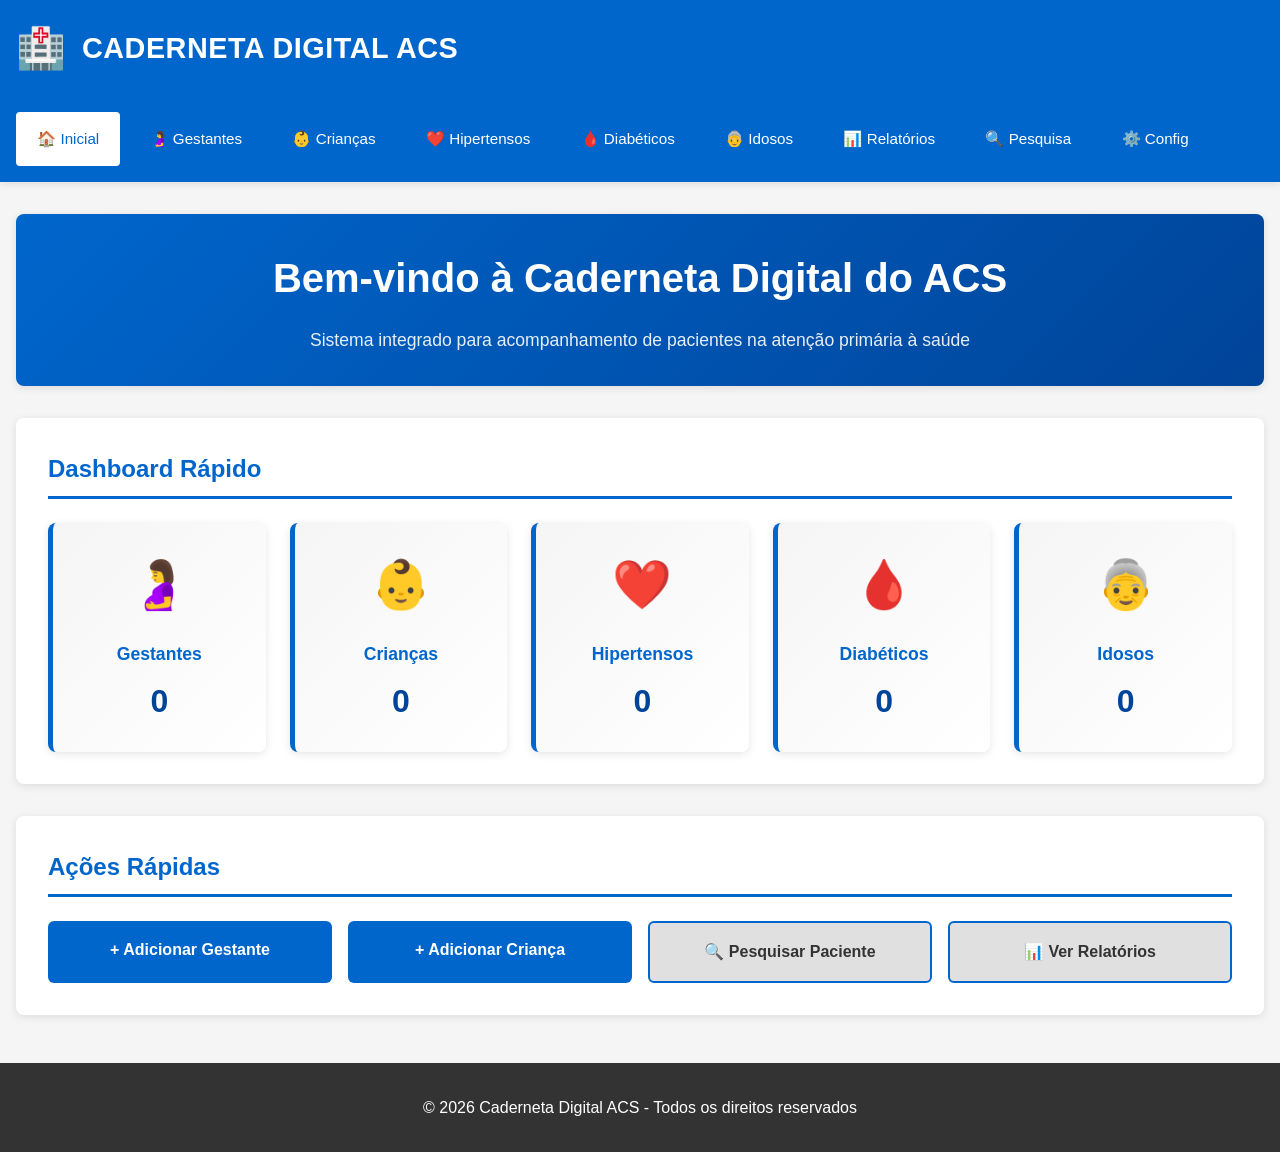
==== index.html @ ab6e3d24 "first commit" ====
<!DOCTYPE html>
<html lang="pt-BR">
<head>
    <meta charset="UTF-8">
    <meta name="viewport" content="width=device-width, initial-scale=1.0">
    <title>Caderneta Digital ACS</title>
    <link rel="stylesheet" href="style.css">
</head>
<body>
    <header class="header">
        <div class="header-content">
            <div class="logo-section">
                <div class="logo">🏥</div>
                <h1>CADERNETA DIGITAL ACS</h1>
            </div>
            <nav class="nav-menu">
                <a href="index.html" class="nav-link active">🏠 Inicial</a>
                <a href="gestantes.html" class="nav-link">🤰 Gestantes</a>
                <a href="criancas.html" class="nav-link">👶 Crianças</a>
                <a href="hipertensos.html" class="nav-link">❤️ Hipertensos</a>
                <a href="diabeticos.html" class="nav-link">🩸 Diabéticos</a>
                <a href="idosos.html" class="nav-link">👵 Idosos</a>
                <a href="relatorios.html" class="nav-link">📊 Relatórios</a>
                <a href="pesquisa.html" class="nav-link">🔍 Pesquisa</a>
                <a href="configuracoes.html" class="nav-link">⚙️ Config</a>
            </nav>
        </div>
    </header>

    <main class="container">
        <section class="welcome">
            <h2>Bem-vindo à Caderneta Digital do ACS</h2>
            <p>Sistema integrado para acompanhamento de pacientes na atenção primária à saúde</p>
        </section>

        <section class="dashboard">
            <h3>Dashboard Rápido</h3>
            <div class="stats-grid">
                <div class="stat-card">
                    <div class="stat-icon">🤰</div>
                    <h4>Gestantes</h4>
                    <p class="stat-number" id="count-gestantes">0</p>
                </div>
                <div class="stat-card">
                    <div class="stat-icon">👶</div>
                    <h4>Crianças</h4>
                    <p class="stat-number" id="count-criancas">0</p>
                </div>
                <div class="stat-card">
                    <div class="stat-icon">❤️</div>
                    <h4>Hipertensos</h4>
                    <p class="stat-number" id="count-hipertensos">0</p>
                </div>
                <div class="stat-card">
                    <div class="stat-icon">🩸</div>
                    <h4>Diabéticos</h4>
                    <p class="stat-number" id="count-diabeticos">0</p>
                </div>
                <div class="stat-card">
                    <div class="stat-icon">👵</div>
                    <h4>Idosos</h4>
                    <p class="stat-number" id="count-idosos">0</p>
                </div>
            </div>
        </section>

        <section class="quick-actions">
            <h3>Ações Rápidas</h3>
            <div class="action-buttons">
                <a href="gestantes.html" class="btn btn-primary">+ Adicionar Gestante</a>
                <a href="criancas.html" class="btn btn-primary">+ Adicionar Criança</a>
                <a href="pesquisa.html" class="btn btn-secondary">🔍 Pesquisar Paciente</a>
                <a href="relatorios.html" class="btn btn-secondary">📊 Ver Relatórios</a>
            </div>
        </section>
    </main>

    <footer class="footer">
        <p>&copy; 2026 Caderneta Digital ACS - Todos os direitos reservados</p>
    </footer>

    <script src="script.js"></script>
</body>
</html>
---- style.css ----
/* ===== VARIÁVEIS E RESET ===== */
:root {
    --azul-principal: #0066cc;
    --azul-escuro: #004499;
    --branco: #ffffff;
    --preto: #000000;
    --cinza-claro: #f5f5f5;
    --cinza-meio: #e0e0e0;
    --cinza-escuro: #333333;
    --sombra: 0 2px 8px rgba(0, 0, 0, 0.1);
    --transicao: all 0.3s ease;
}

* {
    margin: 0;
    padding: 0;
    box-sizing: border-box;
}

body {
    font-family: 'Segoe UI', Tahoma, Geneva, Verdana, sans-serif;
    background-color: var(--cinza-claro);
    color: var(--cinza-escuro);
    line-height: 1.6;
}

/* ===== HEADER E NAVEGAÇÃO ===== */
.header {
    background-color: var(--azul-principal);
    color: var(--branco);
    padding: 1rem 0;
    box-shadow: var(--sombra);
    position: sticky;
    top: 0;
    z-index: 1000;
}

.header-content {
    max-width: 1400px;
    margin: 0 auto;
    padding: 0 1rem;
    display: flex;
    justify-content: space-between;
    align-items: center;
    flex-wrap: wrap;
    gap: 2rem;
}

.logo-section {
    display: flex;
    align-items: center;
    gap: 1rem;
}

.logo {
    font-size: 2.5rem;
}

.header h1 {
    font-size: 1.8rem;
    font-weight: 700;
    letter-spacing: 0.5px;
}

.nav-menu {
    display: flex;
    gap: 0.5rem;
    flex-wrap: wrap;
}

.nav-link {
    color: var(--branco);
    text-decoration: none;
    padding: 0.8rem 1.2rem;
    border-radius: 4px;
    transition: var(--transicao);
    font-weight: 500;
    font-size: 0.95rem;
    border: 2px solid transparent;
}

.nav-link:hover {
    background-color: var(--azul-escuro);
    transform: translateY(-2px);
}

.nav-link.active {
    background-color: var(--branco);
    color: var(--azul-principal);
    border-color: var(--branco);
}

/* ===== CONTAINER PRINCIPAL ===== */
.container {
    max-width: 1400px;
    margin: 2rem auto;
    padding: 0 1rem;
    min-height: 70vh;
}

/* ===== SEÇÕES ===== */
section {
    background-color: var(--branco);
    padding: 2rem;
    margin-bottom: 2rem;
    border-radius: 8px;
    box-shadow: var(--sombra);
}

section h2 {
    color: var(--azul-principal);
    font-size: 2rem;
    margin-bottom: 0.5rem;
}

section h3 {
    color: var(--azul-principal);
    font-size: 1.5rem;
    margin-bottom: 1.5rem;
    padding-bottom: 0.5rem;
    border-bottom: 3px solid var(--azul-principal);
}

section h4 {
    color: var(--cinza-escuro);
    font-size: 1.1rem;
    margin-bottom: 0.5rem;
}

section p {
    font-size: 1rem;
    color: var(--cinza-escuro);
}

/* ===== WELCOME ===== */
.welcome {
    text-align: center;
    background: linear-gradient(135deg, var(--azul-principal), var(--azul-escuro));
    color: var(--branco);
}

.welcome h2 {
    color: var(--branco);
    font-size: 2.5rem;
    margin-bottom: 1rem;
}

.welcome p {
    color: rgba(255, 255, 255, 0.9);
    font-size: 1.1rem;
}

/* ===== DASHBOARD ===== */
.stats-grid {
    display: grid;
    grid-template-columns: repeat(auto-fit, minmax(200px, 1fr));
    gap: 1.5rem;
}

.stat-card {
    background: linear-gradient(135deg, var(--cinza-claro), var(--branco));
    padding: 1.5rem;
    border-radius: 8px;
    border-left: 5px solid var(--azul-principal);
    text-align: center;
    transition: var(--transicao);
    box-shadow: var(--sombra);
}

.stat-card:hover {
    transform: translateY(-5px);
    box-shadow: 0 5px 15px rgba(0, 102, 204, 0.2);
}

.stat-icon {
    font-size: 3rem;
    margin-bottom: 1rem;
}

.stat-card h4 {
    margin-bottom: 0.5rem;
    color: var(--azul-principal);
}

.stat-number {
    font-size: 2rem;
    font-weight: 700;
    color: var(--azul-escuro);
}

/* ===== BOTÕES ===== */
.action-buttons {
    display: grid;
    grid-template-columns: repeat(auto-fit, minmax(200px, 1fr));
    gap: 1rem;
}

.btn {
    padding: 1rem 2rem;
    border: none;
    border-radius: 6px;
    font-size: 1rem;
    font-weight: 600;
    cursor: pointer;
    text-decoration: none;
    text-align: center;
    transition: var(--transicao);
    display: inline-block;
}

.btn-primary {
    background-color: var(--azul-principal);
    color: var(--branco);
}

.btn-primary:hover {
    background-color: var(--azul-escuro);
    transform: translateY(-2px);
    box-shadow: 0 4px 12px rgba(0, 102, 204, 0.3);
}

.btn-secondary {
    background-color: var(--cinza-meio);
    color: var(--cinza-escuro);
    border: 2px solid var(--azul-principal);
}

.btn-secondary:hover {
    background-color: var(--azul-principal);
    color: var(--branco);
    transform: translateY(-2px);
}

/* ===== FORMULÁRIOS ===== */
form {
    display: flex;
    flex-direction: column;
    gap: 1.5rem;
}

.form-group {
    display: flex;
    flex-direction: column;
    gap: 0.5rem;
}

label {
    font-weight: 600;
    color: var(--cinza-escuro);
    font-size: 0.95rem;
}

input, select, textarea {
    padding: 0.8rem;
    border: 2px solid var(--cinza-meio);
    border-radius: 4px;
    font-size: 1rem;
    font-family: inherit;
    transition: var(--transicao);
}

.input-full {
    width: 100%;
}

.search-form {
    margin-bottom: 2rem;
}

.form-grid,
.advanced-filters-grid,
.grid-250,
.grid-150 {
    display: grid;
    gap: 1rem;
}

.form-grid {
    grid-template-columns: 1fr auto;
}

.advanced-filters-grid,
.grid-250 {
    grid-template-columns: repeat(auto-fit, minmax(250px, 1fr));
}

.grid-150 {
    grid-template-columns: repeat(auto-fit, minmax(150px, 1fr));
}

.form-no-margin {
    margin: 0;
}

.margin-top-2rem {
    margin-top: 2rem;
}

.margin-top-1-5rem {
    margin-top: 1.5rem;
}

.section-subtitle {
    margin-top: 2rem;
    color: var(--azul-principal);
}

.text-center-muted {
    text-align: center;
    color: var(--cinza-meio);
}

.text-muted-small {
    margin-top: 1rem;
    color: var(--cinza-meio);
    font-size: 0.9rem;
}

.results-list {
    max-height: 600px;
    overflow-y: auto;
}

.empty-state,
.pesquisa-placeholder {
    text-align: center;
    color: var(--cinza-meio);
}

.form-actions {
    display: flex;
    gap: 1rem;
    margin-top: 1.5rem;
}

.grid-250 {
    display: grid;
    grid-template-columns: repeat(auto-fit, minmax(250px, 1fr));
    gap: 1.5rem;
}

.grid-200 {
    display: grid;
    grid-template-columns: repeat(auto-fit, minmax(200px, 1fr));
    gap: 1.5rem;
}

.grid-150 {
    display: grid;
    grid-template-columns: repeat(auto-fit, minmax(150px, 1fr));
    gap: 1.5rem;
}

.grid-1fr-auto {
    display: grid;
    grid-template-columns: 1fr auto;
    gap: 1rem;
}

.section-subtitle {
    margin-top: 2rem;
    color: var(--azul-principal);
}

.margin-top-2rem {
    margin-top: 2rem;
}

.mt-1-5rem {
    margin-top: 1.5rem;
}

.btn-full {
    width: 100%;
}

.hidden {
    display: none;
}

.results-list {
    max-height: 600px;
    overflow-y: auto;
}

.empty-state,
.pesquisa-placeholder {
    text-align: center;
    color: var(--cinza-meio);
}

input:focus, select:focus, textarea:focus {
    outline: none;
    border-color: var(--azul-principal);
    box-shadow: 0 0 0 3px rgba(0, 102, 204, 0.1);
}

textarea {
    resize: vertical;
    min-height: 100px;
}

/* ===== TABELAS ===== */
table {
    width: 100%;
    border-collapse: collapse;
    margin-top: 1rem;
}

table thead {
    background-color: var(--azul-principal);
    color: var(--branco);
}

table th {
    padding: 1rem;
    text-align: left;
    font-weight: 600;
}

table td {
    padding: 0.8rem 1rem;
    border-bottom: 1px solid var(--cinza-meio);
}

table tbody tr:hover {
    background-color: var(--cinza-claro);
}

table tbody tr:nth-child(even) {
    background-color: rgba(245, 245, 245, 0.5);
}

/* ===== CHECKBOXES ===== */
.checkbox-group {
    display: grid;
    grid-template-columns: repeat(auto-fit, minmax(150px, 1fr));
    gap: 1rem;
    margin-top: 1rem;
}

.checkbox-item {
    display: flex;
    align-items: center;
    gap: 0.5rem;
}

.checkbox-item input[type="checkbox"] {
    width: 20px;
    height: 20px;
    cursor: pointer;
    accent-color: var(--azul-principal);
}

.checkbox-item label {
    margin: 0;
    cursor: pointer;
    font-weight: normal;
}

/* ===== MODAL ===== */
.modal {
    display: none;
    position: fixed;
    z-index: 2000;
    left: 0;
    top: 0;
    width: 100%;
    height: 100%;
    background-color: rgba(0, 0, 0, 0.5);
}

.modal.show {
    display: flex;
    align-items: center;
    justify-content: center;
}

.modal-content {
    background-color: var(--branco);
    padding: 2rem;
    border-radius: 8px;
    max-width: 600px;
    width: 90%;
    box-shadow: 0 10px 40px rgba(0, 0, 0, 0.3);
}

.modal-header {
    display: flex;
    justify-content: space-between;
    align-items: center;
    margin-bottom: 1.5rem;
}

.modal-header h2 {
    color: var(--azul-principal);
}

.close-btn {
    font-size: 1.5rem;
    font-weight: bold;
    color: var(--cinza-escuro);
    cursor: pointer;
    transition: var(--transicao);
}

.close-btn:hover {
    color: var(--preto);
}

/* ===== FOOTER ===== */
.footer {
    background-color: var(--cinza-escuro);
    color: var(--branco);
    text-align: center;
    padding: 2rem;
    margin-top: 3rem;
}

.footer p {
    color: var(--branco);
    margin: 0;
}

/* ===== ALERTAS E MENSAGENS ===== */
.alert {
    padding: 1rem;
    border-radius: 4px;
    margin-bottom: 1rem;
    border-left: 4px solid;
}

.alert-success {
    background-color: #d4edda;
    color: #155724;
    border-left-color: #28a745;
}

.alert-error {
    background-color: #f8d7da;
    color: #721c24;
    border-left-color: #f5c6cb;
}

.alert-warning {
    background-color: #fff3cd;
    color: #856404;
    border-left-color: #ffc107;
}

.alert-info {
    background-color: #d1ecf1;
    color: #0c5460;
    border-left-color: #17a2b8;
}

/* ===== RESPONSIVIDADE ===== */
@media (max-width: 768px) {
    .header-content {
        flex-direction: column;
        gap: 1rem;
    }

    .logo-section {
        width: 100%;
        justify-content: center;
    }

    .header h1 {
        font-size: 1.3rem;
    }

    .nav-menu {
        width: 100%;
        justify-content: center;
    }

    .nav-link {
        padding: 0.6rem 0.8rem;
        font-size: 0.85rem;
    }

    section {
        padding: 1.5rem;
    }

    .stats-grid {
        grid-template-columns: repeat(auto-fit, minmax(150px, 1fr));
    }

    .welcome h2 {
        font-size: 1.8rem;
    }
}

@media (max-width: 480px) {
    .header h1 {
        font-size: 1rem;
    }

    .logo {
        font-size: 2rem;
    }

    .nav-link {
        padding: 0.5rem 0.6rem;
        font-size: 0.75rem;
    }

    .checkbox-group {
        grid-template-columns: 1fr;
    }
}
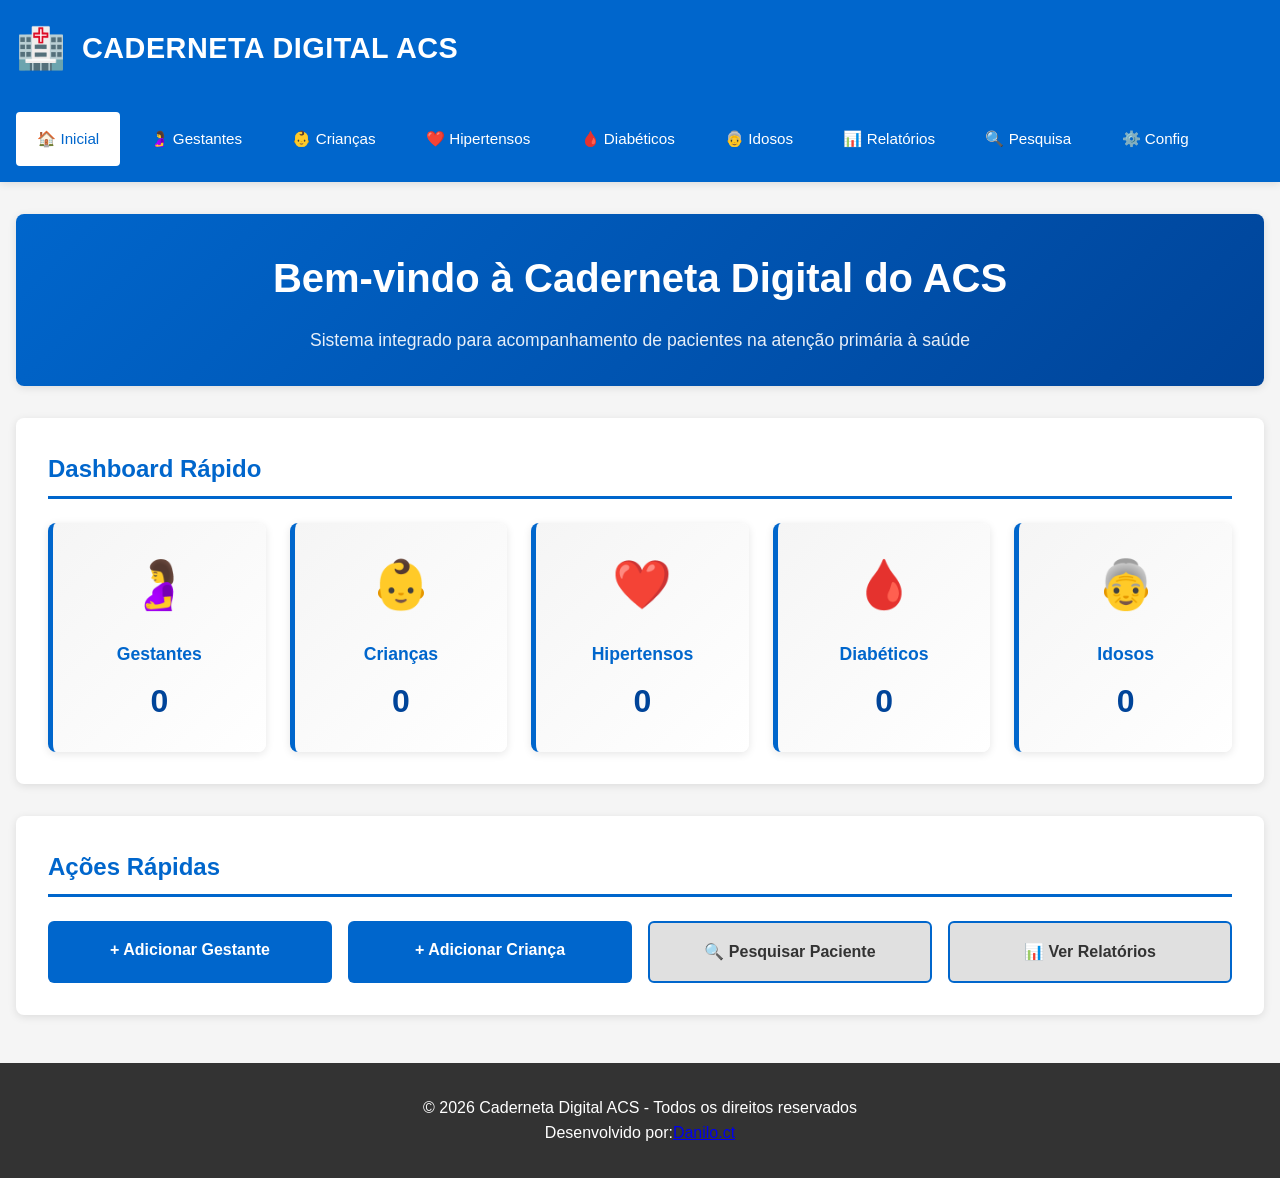
==== commit cb79a277: "Atualizar alterações" ====
--- a/index.html
+++ b/index.html
@@ -77,6 +77,7 @@
 
     <footer class="footer">
         <p>&copy; 2026 Caderneta Digital ACS - Todos os direitos reservados</p>
+         <p>Desenvolvido por:<a href="https://github.com/Dnl-ct">Danilo.ct</a></p>
     </footer>
 
     <script src="script.js"></script>
